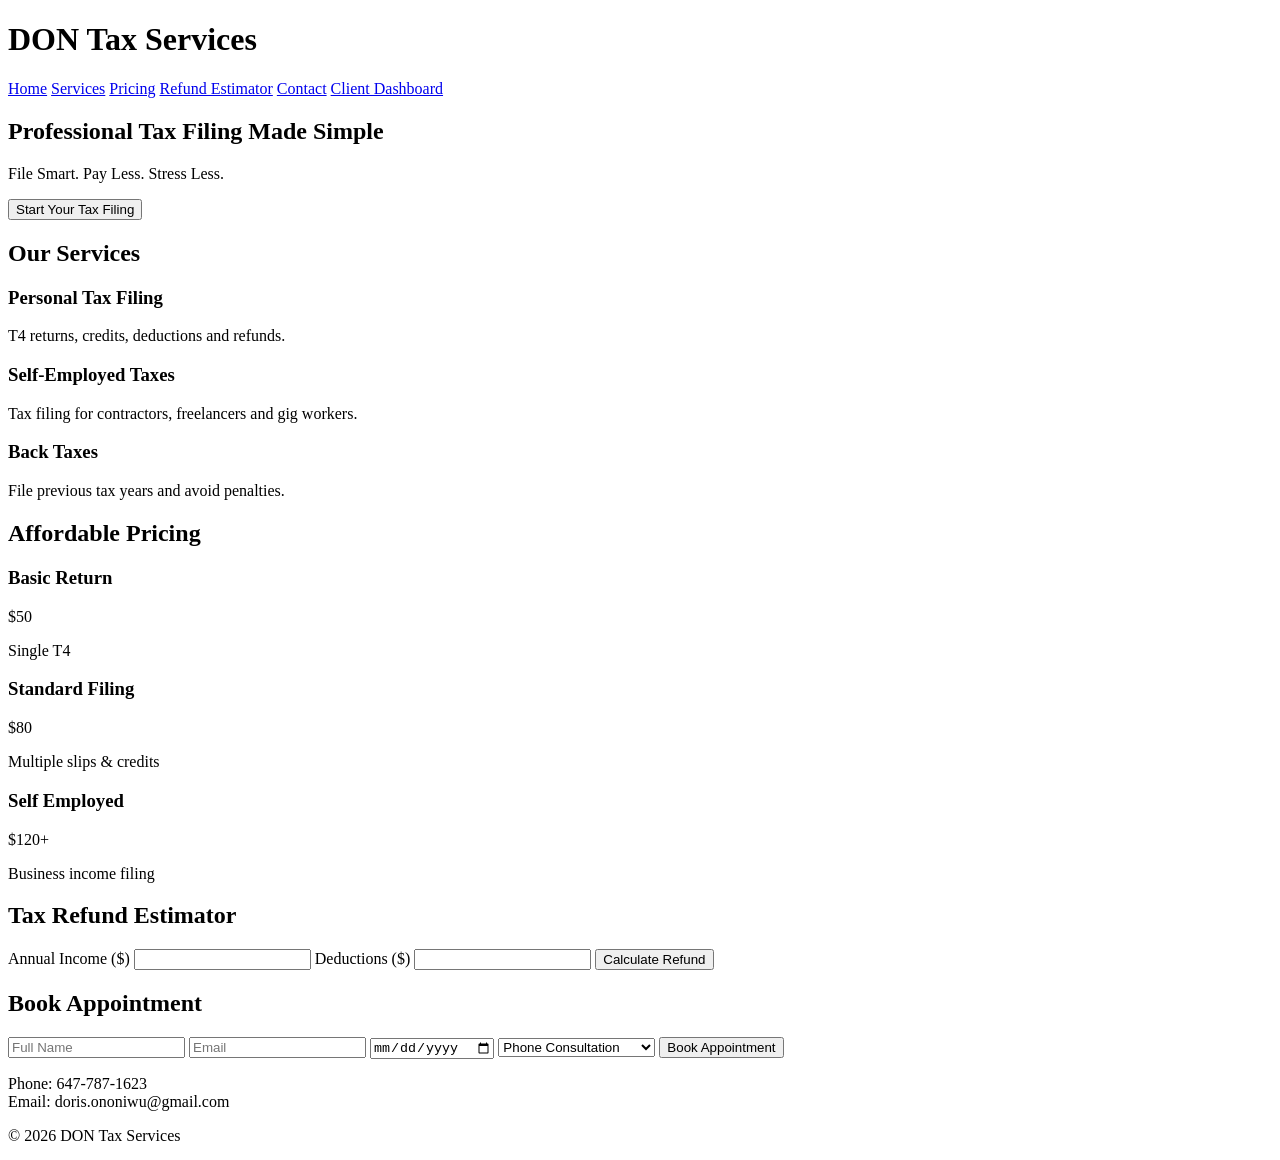
==== index.html @ 613c3084 "Create index.html" ====
<!DOCTYPE html>
<html lang="en">

<head>
<meta charset="UTF-8">
<title>DON Tax Services</title>
<link rel="stylesheet" href="style.css">
</head>

<body>

<header>
<h1>DON Tax Services</h1>

<nav>
<a href="#home">Home</a>
<a href="#services">Services</a>
<a href="#pricing">Pricing</a>
<a href="#calculator">Refund Estimator</a>
<a href="#contact">Contact</a>
<a href="dashboard.html">Client Dashboard</a>
</nav>

</header>

<section id="home" class="hero">

<h2>Professional Tax Filing Made Simple</h2>
<p>File Smart. Pay Less. Stress Less.</p>

<button onclick="scrollToContact()">Start Your Tax Filing</button>

</section>


<section id="services" class="services">

<h2>Our Services</h2>

<div class="card">
<h3>Personal Tax Filing</h3>
<p>T4 returns, credits, deductions and refunds.</p>
</div>

<div class="card">
<h3>Self-Employed Taxes</h3>
<p>Tax filing for contractors, freelancers and gig workers.</p>
</div>

<div class="card">
<h3>Back Taxes</h3>
<p>File previous tax years and avoid penalties.</p>
</div>

</section>


<section id="pricing" class="pricing">

<h2>Affordable Pricing</h2>

<div class="price-card">
<h3>Basic Return</h3>
<p class="price">$50</p>
<p>Single T4</p>
</div>

<div class="price-card">
<h3>Standard Filing</h3>
<p class="price">$80</p>
<p>Multiple slips & credits</p>
</div>

<div class="price-card">
<h3>Self Employed</h3>
<p class="price">$120+</p>
<p>Business income filing</p>
</div>

</section>


<section id="calculator" class="calculator">

<h2>Tax Refund Estimator</h2>

<div class="calc-box">

<label>Annual Income ($)</label>
<input type="number" id="income">

<label>Deductions ($)</label>
<input type="number" id="deductions">

<button onclick="estimateRefund()">Calculate Refund</button>

<h3 id="refundResult"></h3>

</div>

</section>


<section id="contact" class="contact">

<h2>Book Appointment</h2>

<form id="appointmentForm">

<input type="text" placeholder="Full Name" required>

<input type="email" placeholder="Email" required>

<input type="date" required>

<select>
<option>Phone Consultation</option>
<option>Tax Filing Appointment</option>
<option>Document Review</option>
</select>

<button type="submit">Book Appointment</button>

</form>

<p class="contactInfo">
Phone: 647-787-1623<br>
Email: doris.ononiwu@gmail.com
</p>

</section>


<footer>

<p>© 2026 DON Tax Services</p>

</footer>

<script src="script.js"></script>

</body>
</html>
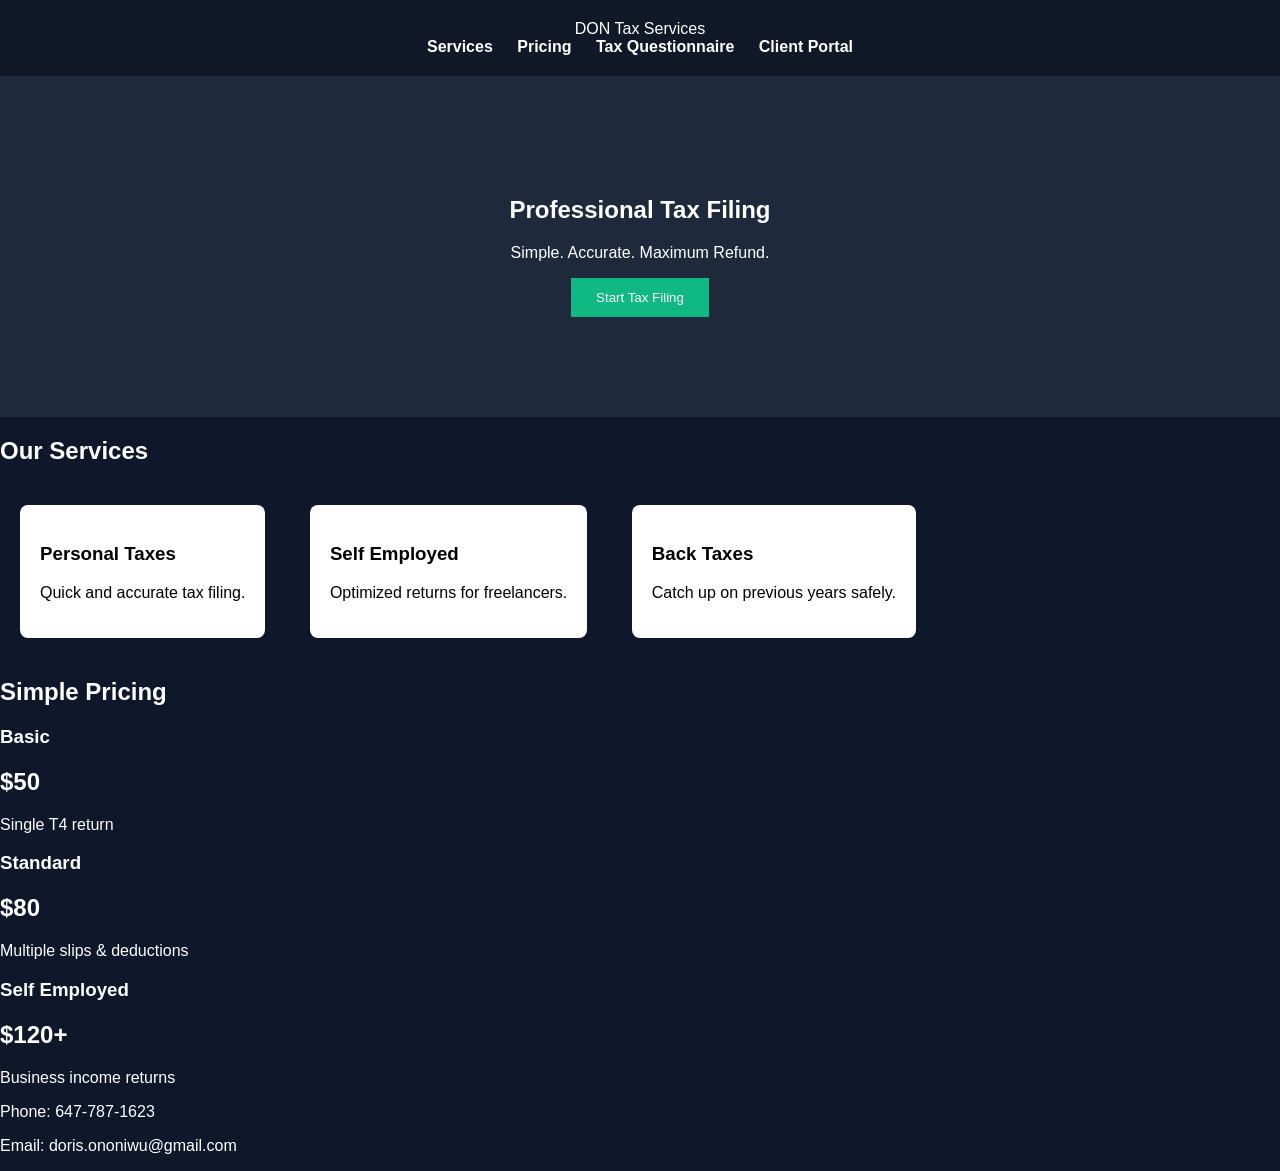
==== commit c3d2add3: "Update index.html" ====
--- a/index.html
+++ b/index.html
@@ -2,138 +2,117 @@
 <html lang="en">
 
 <head>
+
 <meta charset="UTF-8">
-<title>DON Tax Services</title>
+<meta name="viewport" content="width=device-width, initial-scale=1">
+
+<title>DON Tax Services | Professional Tax Filing</title>
+
+<meta name="description" content="Affordable professional tax filing. Personal taxes, self-employed taxes, and late returns.">
+
 <link rel="stylesheet" href="style.css">
+
 </head>
 
 <body>
 
 <header>
-<h1>DON Tax Services</h1>
+
+<div class="logo">DON Tax Services</div>
 
 <nav>
-<a href="#home">Home</a>
+
 <a href="#services">Services</a>
 <a href="#pricing">Pricing</a>
-<a href="#calculator">Refund Estimator</a>
-<a href="#contact">Contact</a>
-<a href="dashboard.html">Client Dashboard</a>
+<a href="questionnaire.html">Tax Questionnaire</a>
+<a href="portal.html">Client Portal</a>
+
 </nav>
 
 </header>
 
-<section id="home" class="hero">
+<section class="hero">
 
-<h2>Professional Tax Filing Made Simple</h2>
-<p>File Smart. Pay Less. Stress Less.</p>
+<h1>Professional Tax Filing</h1>
 
-<button onclick="scrollToContact()">Start Your Tax Filing</button>
+<p>Simple. Accurate. Maximum Refund.</p>
+
+<a href="questionnaire.html">
+<button class="primaryBtn">Start Tax Filing</button>
+</a>
 
 </section>
-
 
 <section id="services" class="services">
 
 <h2>Our Services</h2>
 
+<div class="grid">
+
 <div class="card">
-<h3>Personal Tax Filing</h3>
-<p>T4 returns, credits, deductions and refunds.</p>
+<h3>Personal Taxes</h3>
+<p>Quick and accurate tax filing.</p>
 </div>
 
 <div class="card">
-<h3>Self-Employed Taxes</h3>
-<p>Tax filing for contractors, freelancers and gig workers.</p>
+<h3>Self Employed</h3>
+<p>Optimized returns for freelancers.</p>
 </div>
 
 <div class="card">
 <h3>Back Taxes</h3>
-<p>File previous tax years and avoid penalties.</p>
+<p>Catch up on previous years safely.</p>
 </div>
-
-</section>
-
-
-<section id="pricing" class="pricing">
-
-<h2>Affordable Pricing</h2>
-
-<div class="price-card">
-<h3>Basic Return</h3>
-<p class="price">$50</p>
-<p>Single T4</p>
-</div>
-
-<div class="price-card">
-<h3>Standard Filing</h3>
-<p class="price">$80</p>
-<p>Multiple slips & credits</p>
-</div>
-
-<div class="price-card">
-<h3>Self Employed</h3>
-<p class="price">$120+</p>
-<p>Business income filing</p>
-</div>
-
-</section>
-
-
-<section id="calculator" class="calculator">
-
-<h2>Tax Refund Estimator</h2>
-
-<div class="calc-box">
-
-<label>Annual Income ($)</label>
-<input type="number" id="income">
-
-<label>Deductions ($)</label>
-<input type="number" id="deductions">
-
-<button onclick="estimateRefund()">Calculate Refund</button>
-
-<h3 id="refundResult"></h3>
 
 </div>
 
 </section>
 
+<section id="pricing" class="pricing">
 
-<section id="contact" class="contact">
+<h2>Simple Pricing</h2>
 
-<h2>Book Appointment</h2>
+<div class="grid">
 
-<form id="appointmentForm">
+<div class="priceCard">
 
-<input type="text" placeholder="Full Name" required>
+<h3>Basic</h3>
 
-<input type="email" placeholder="Email" required>
+<h2>$50</h2>
 
-<input type="date" required>
+<p>Single T4 return</p>
 
-<select>
-<option>Phone Consultation</option>
-<option>Tax Filing Appointment</option>
-<option>Document Review</option>
-</select>
+</div>
 
-<button type="submit">Book Appointment</button>
+<div class="priceCard highlight">
 
-</form>
+<h3>Standard</h3>
 
-<p class="contactInfo">
-Phone: 647-787-1623<br>
-Email: doris.ononiwu@gmail.com
-</p>
+<h2>$80</h2>
+
+<p>Multiple slips & deductions</p>
+
+</div>
+
+<div class="priceCard">
+
+<h3>Self Employed</h3>
+
+<h2>$120+</h2>
+
+<p>Business income returns</p>
+
+</div>
+
+</div>
 
 </section>
 
-
 <footer>
 
-<p>© 2026 DON Tax Services</p>
+<p>Phone: 647-787-1623</p>
+
+<p>Email: doris.ononiwu@gmail.com</p>
 
 </footer>
 
@@ -141,3 +120,4 @@
 
 </body>
 </html>
+
--- a/style.css
+++ b/style.css
@@ -0,0 +1,143 @@
+body{
+
+font-family:Arial;
+
+margin:0;
+
+background:#0f172a;
+
+color:white;
+
+}
+
+
+header{
+
+background:#111827;
+
+padding:20px;
+
+text-align:center;
+
+}
+
+
+nav a{
+
+margin:10px;
+
+color:white;
+
+text-decoration:none;
+
+font-weight:bold;
+
+}
+
+
+.hero{
+
+padding:100px;
+
+text-align:center;
+
+background:#1e293b;
+
+}
+
+
+button{
+
+background:#10b981;
+
+border:none;
+
+padding:12px 25px;
+
+color:white;
+
+cursor:pointer;
+
+}
+
+
+.card{
+
+background:white;
+
+color:black;
+
+padding:20px;
+
+margin:20px;
+
+display:inline-block;
+
+border-radius:8px;
+
+}
+
+
+.price{
+
+background:white;
+
+color:black;
+
+padding:20px;
+
+margin:20px;
+
+display:inline-block;
+
+border-radius:8px;
+
+}
+
+
+.dashboard-grid{
+
+display:grid;
+
+grid-template-columns:repeat(auto-fit,minmax(250px,1fr));
+
+gap:20px;
+
+padding:40px;
+
+}
+
+
+.panel{
+
+background:white;
+
+color:black;
+
+padding:20px;
+
+border-radius:10px;
+
+}
+
+
+.login-container{
+
+max-width:400px;
+
+margin:100px auto;
+
+text-align:center;
+
+}
+
+
+.login-container input{
+
+width:100%;
+
+padding:10px;
+
+margin-bottom:10px;
+
+}
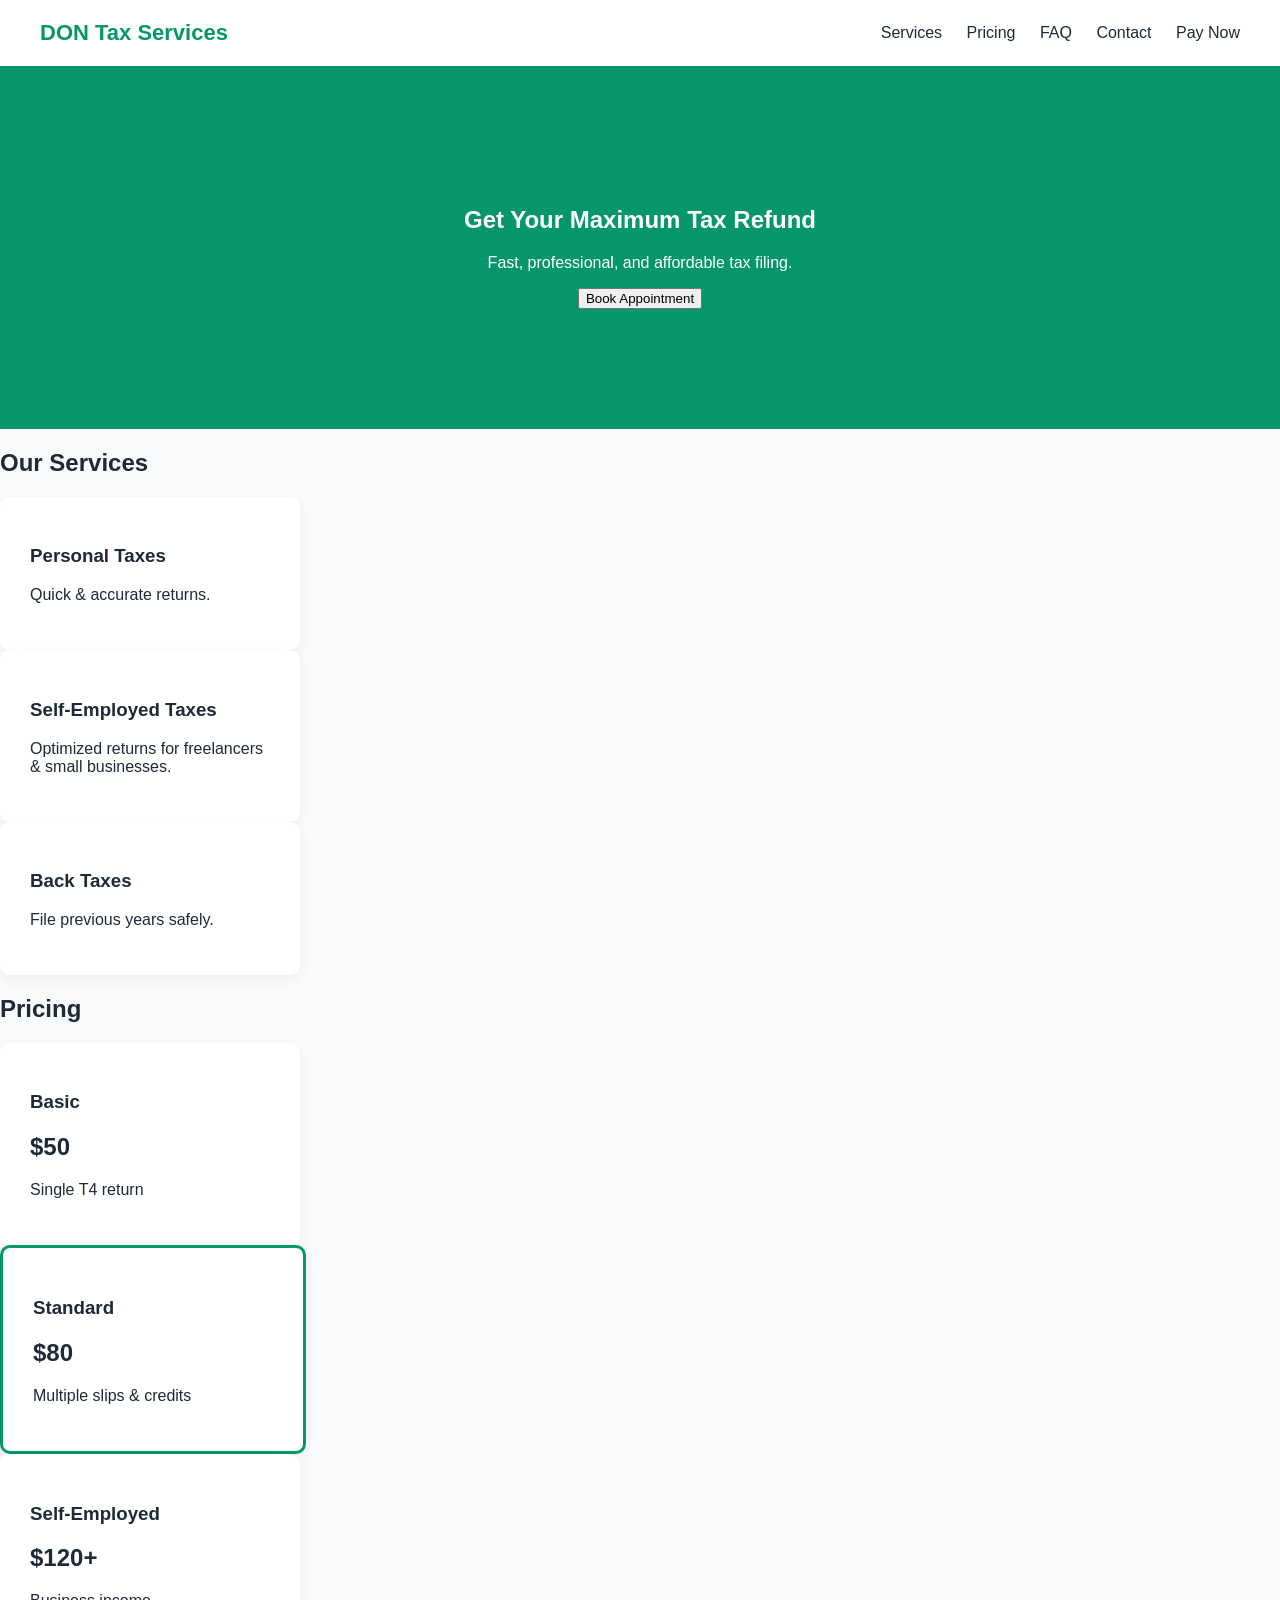
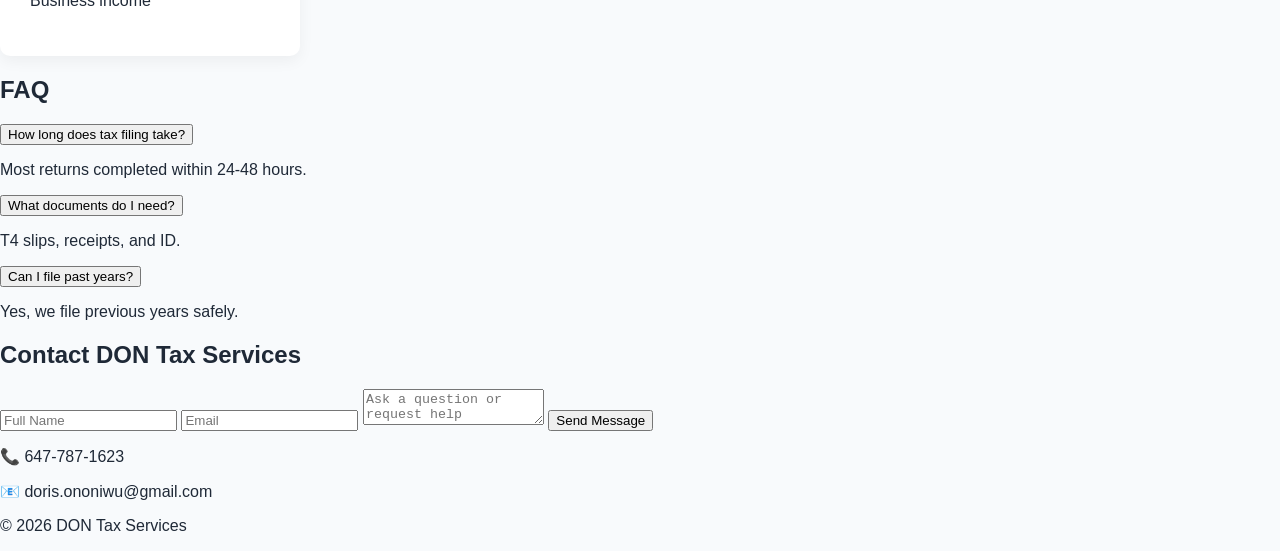
==== commit dd28d91e: "Update index.html" ====
--- a/index.html
+++ b/index.html
@@ -1,123 +1,83 @@
 <!DOCTYPE html>
 <html lang="en">
-
 <head>
-
 <meta charset="UTF-8">
-<meta name="viewport" content="width=device-width, initial-scale=1">
-
-<title>DON Tax Services | Professional Tax Filing</title>
-
-<meta name="description" content="Affordable professional tax filing. Personal taxes, self-employed taxes, and late returns.">
-
+<meta name="viewport" content="width=device-width, initial-scale=1.0">
+<title>DON Tax Services</title>
 <link rel="stylesheet" href="style.css">
-
 </head>
-
 <body>
 
 <header>
-
 <div class="logo">DON Tax Services</div>
-
 <nav>
-
 <a href="#services">Services</a>
 <a href="#pricing">Pricing</a>
-<a href="questionnaire.html">Tax Questionnaire</a>
-<a href="portal.html">Client Portal</a>
-
+<a href="#faq">FAQ</a>
+<a href="#contact">Contact</a>
+<a class="payBtn" href="payment.html">Pay Now</a>
 </nav>
-
 </header>
 
 <section class="hero">
-
-<h1>Professional Tax Filing</h1>
-
-<p>Simple. Accurate. Maximum Refund.</p>
-
-<a href="questionnaire.html">
-<button class="primaryBtn">Start Tax Filing</button>
-</a>
-
+<h1>Get Your Maximum Tax Refund</h1>
+<p>Fast, professional, and affordable tax filing.</p>
+<button onclick="scrollToSection('contact')">Book Appointment</button>
 </section>
 
 <section id="services" class="services">
-
 <h2>Our Services</h2>
-
-<div class="grid">
-
-<div class="card">
-<h3>Personal Taxes</h3>
-<p>Quick and accurate tax filing.</p>
+<div class="cards">
+<div class="card"><h3>Personal Taxes</h3><p>Quick & accurate returns.</p></div>
+<div class="card"><h3>Self-Employed Taxes</h3><p>Optimized returns for freelancers & small businesses.</p></div>
+<div class="card"><h3>Back Taxes</h3><p>File previous years safely.</p></div>
 </div>
-
-<div class="card">
-<h3>Self Employed</h3>
-<p>Optimized returns for freelancers.</p>
-</div>
-
-<div class="card">
-<h3>Back Taxes</h3>
-<p>Catch up on previous years safely.</p>
-</div>
-
-</div>
-
 </section>
 
 <section id="pricing" class="pricing">
+<h2>Pricing</h2>
+<div class="cards">
+<div class="card"><h3>Basic</h3><h2>$50</h2><p>Single T4 return</p></div>
+<div class="card highlight"><h3>Standard</h3><h2>$80</h2><p>Multiple slips & credits</p></div>
+<div class="card"><h3>Self-Employed</h3><h2>$120+</h2><p>Business income</p></div>
+</div>
+</section>
 
-<h2>Simple Pricing</h2>
+<section id="faq" class="faq">
+<h2>FAQ</h2>
+<div class="faqItem">
+<button onclick="toggleFaq(this)">How long does tax filing take?</button>
+<p class="faqAnswer">Most returns completed within 24-48 hours.</p>
+</div>
+<div class="faqItem">
+<button onclick="toggleFaq(this)">What documents do I need?</button>
+<p class="faqAnswer">T4 slips, receipts, and ID.</p>
+</div>
+<div class="faqItem">
+<button onclick="toggleFaq(this)">Can I file past years?</button>
+<p class="faqAnswer">Yes, we file previous years safely.</p>
+</div>
+</section>
 
-<div class="grid">
-
-<div class="priceCard">
-
-<h3>Basic</h3>
-
-<h2>$50</h2>
-
-<p>Single T4 return</p>
-
+<section id="contact" class="contact">
+<h2>Contact DON Tax Services</h2>
+<form id="contactForm">
+<input type="text" placeholder="Full Name" required>
+<input type="email" placeholder="Email" required>
+<textarea placeholder="Ask a question or request help"></textarea>
+<button type="submit">Send Message</button>
+</form>
+<div class="contactInfo">
+<p>📞 647-787-1623</p>
+<p>📧 doris.ononiwu@gmail.com</p>
 </div>
-
-<div class="priceCard highlight">
-
-<h3>Standard</h3>
-
-<h2>$80</h2>
-
-<p>Multiple slips & deductions</p>
-
-</div>
-
-<div class="priceCard">
-
-<h3>Self Employed</h3>
-
-<h2>$120+</h2>
-
-<p>Business income returns</p>
-
-</div>
-
-</div>
-
 </section>
 
 <footer>
-
-<p>Phone: 647-787-1623</p>
-
-<p>Email: doris.ononiwu@gmail.com</p>
-
+<p>© 2026 DON Tax Services</p>
 </footer>
-
 <script src="script.js"></script>
-
 </body>
 </html>
 
+
--- a/style.css
+++ b/style.css
@@ -1,143 +1,106 @@
 body{
 
 font-family:Arial;
+margin:0;
+background:#f8fafc;
+color:#1f2937;
 
-margin:0;
+}
 
-background:#0f172a;
+header{
 
+display:flex;
+justify-content:space-between;
+align-items:center;
+padding:20px 40px;
+background:white;
+box-shadow:0 3px 10px rgba(0,0,0,0.05);
+
+}
+
+.logo{
+
+font-size:22px;
+font-weight:bold;
+color:#059669;
+
+}
+
+nav a{
+
+margin-left:20px;
+text-decoration:none;
+color:#1f2937;
+
+}
+
+.hero{
+
+text-align:center;
+padding:120px;
+background:#059669;
 color:white;
 
 }
 
+.primaryBtn{
 
-header{
+padding:14px 28px;
+font-size:18px;
+background:white;
+color:#059669;
+border:none;
+cursor:pointer;
 
-background:#111827;
+}
 
-padding:20px;
+.grid{
 
+display:flex;
+gap:30px;
+justify-content:center;
+flex-wrap:wrap;
+
+}
+
+.card,.priceCard{
+
+background:white;
+padding:30px;
+border-radius:10px;
+width:240px;
+box-shadow:0 5px 15px rgba(0,0,0,0.05);
+
+}
+
+.highlight{
+
+border:3px solid #059669;
+
+}
+
+.loginBox{
+
+max-width:400px;
+margin:100px auto;
 text-align:center;
 
 }
 
-
-nav a{
-
-margin:10px;
-
-color:white;
-
-text-decoration:none;
-
-font-weight:bold;
-
-}
-
-
-.hero{
-
-padding:100px;
-
-text-align:center;
-
-background:#1e293b;
-
-}
-
-
-button{
-
-background:#10b981;
-
-border:none;
-
-padding:12px 25px;
-
-color:white;
-
-cursor:pointer;
-
-}
-
-
-.card{
-
-background:white;
-
-color:black;
-
-padding:20px;
-
-margin:20px;
-
-display:inline-block;
-
-border-radius:8px;
-
-}
-
-
-.price{
-
-background:white;
-
-color:black;
-
-padding:20px;
-
-margin:20px;
-
-display:inline-block;
-
-border-radius:8px;
-
-}
-
-
-.dashboard-grid{
+.dashboard{
 
 display:grid;
-
 grid-template-columns:repeat(auto-fit,minmax(250px,1fr));
-
 gap:20px;
-
 padding:40px;
 
 }
 
-
 .panel{
 
 background:white;
-
-color:black;
-
-padding:20px;
-
+padding:25px;
 border-radius:10px;
 
 }
 
-
-.login-container{
-
-max-width:400px;
-
-margin:100px auto;
-
-text-align:center;
-
-}
-
-
-.login-container input{
-
-width:100%;
-
-padding:10px;
-
-margin-bottom:10px;
-
-}
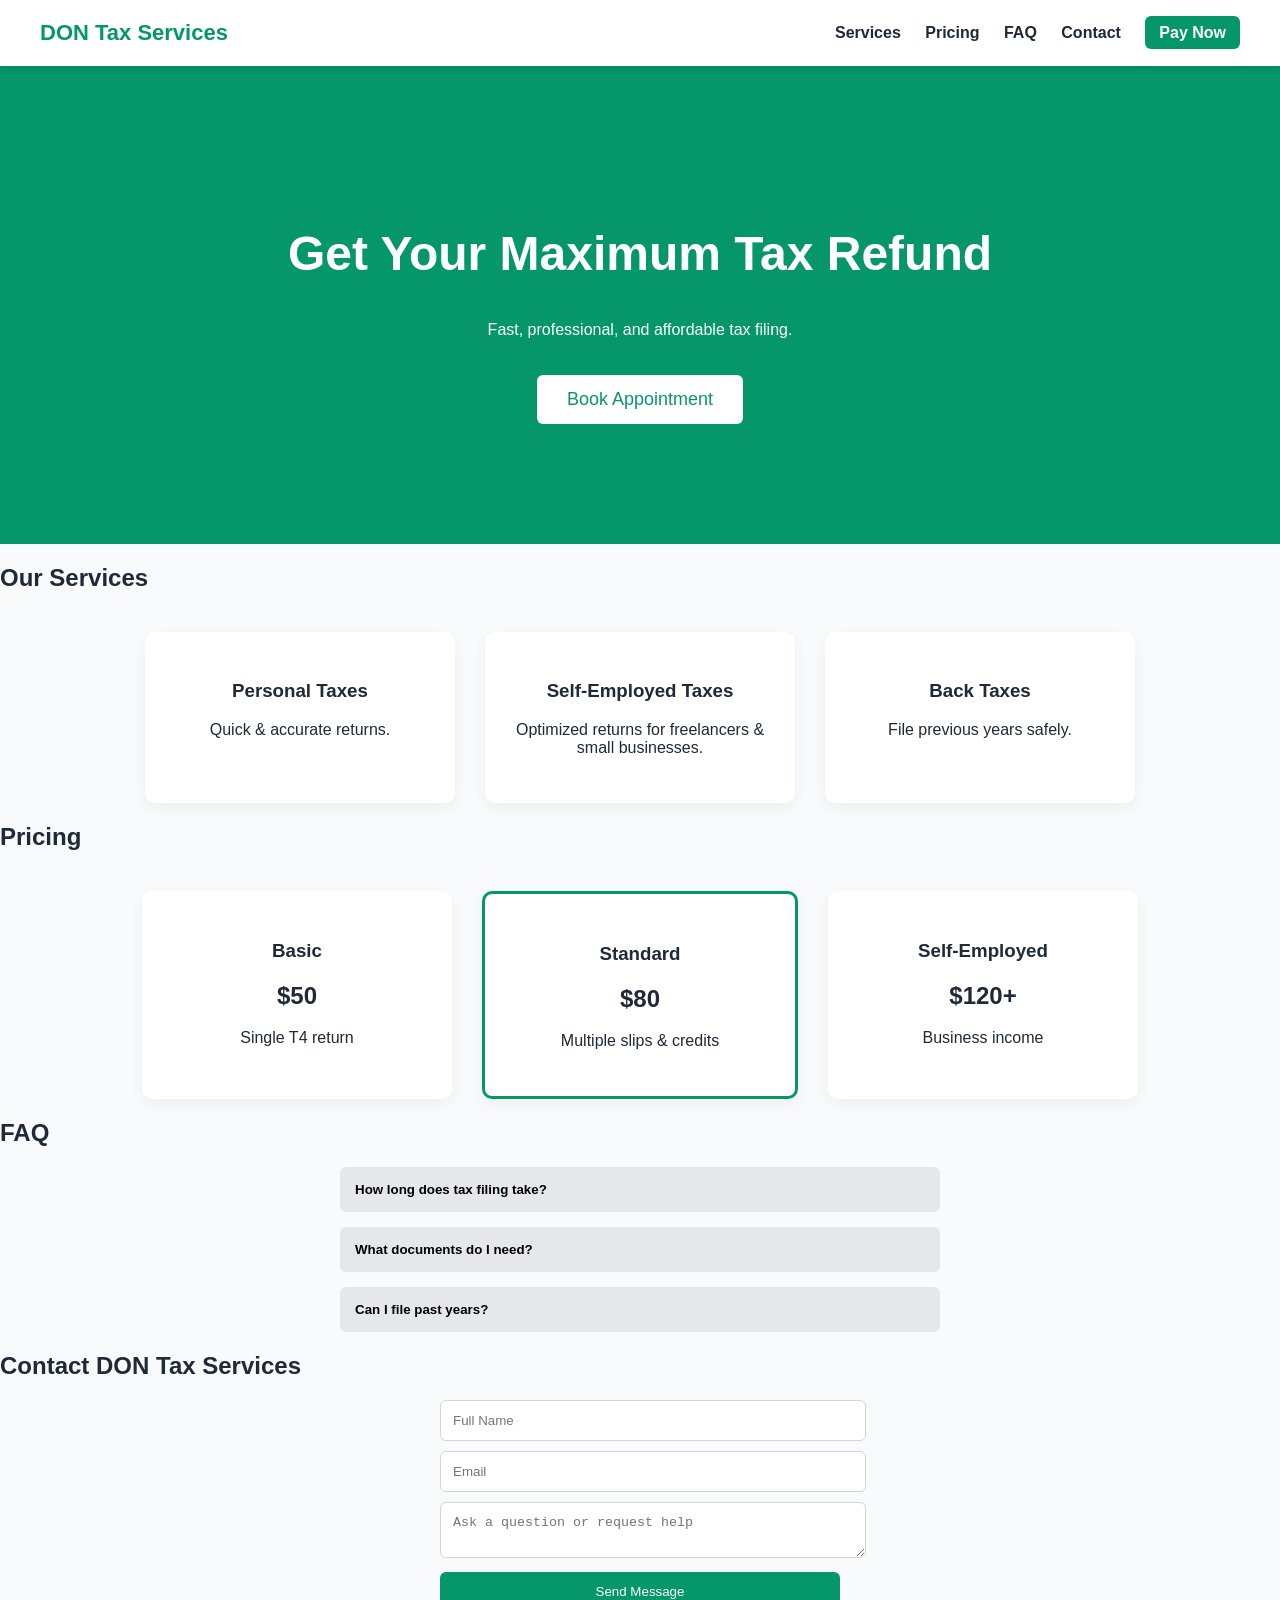
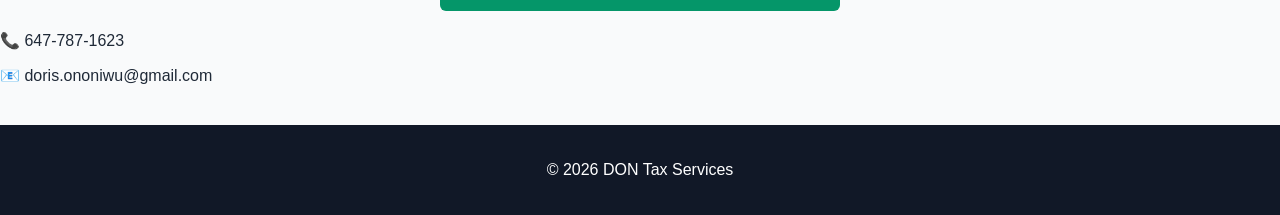
==== commit 6bc24118: "Update index.html" ====
--- a/index.html
+++ b/index.html
@@ -79,5 +79,3 @@
 <script src="script.js"></script>
 </body>
 </html>
-
-
--- a/style.css
+++ b/style.css
@@ -1,106 +1,19 @@
-body{
+body{margin:0;font-family:Arial,sans-serif;background:#f9fafb;color:#1f2937;}
+header{display:flex;justify-content:space-between;align-items:center;padding:20px 40px;background:white;box-shadow:0 2px 10px rgba(0,0,0,0.1);position:sticky;top:0;z-index:100;}
+.logo{font-size:22px;font-weight:bold;color:#059669;}
+nav a{margin-left:20px;text-decoration:none;color:#1f2937;font-weight:600;}
+.payBtn{background:#059669;color:white;padding:8px 14px;border-radius:6px;}
+.hero{text-align:center;padding:120px 20px;background:#059669;color:white;}
+.hero h1{font-size:48px;}
+.hero button{margin-top:20px;padding:14px 30px;font-size:18px;border:none;background:white;color:#059669;cursor:pointer;border-radius:6px;}
+.cards{display:flex;justify-content:center;gap:30px;flex-wrap:wrap;margin-top:40px;}
+.card{background:white;padding:30px;width:250px;border-radius:10px;box-shadow:0 5px 15px rgba(0,0,0,0.05);text-align:center;}
+.highlight{border:3px solid #059669;}
+.faqItem{max-width:600px;margin:auto;margin-bottom:15px;}
+.faqItem button{width:100%;padding:15px;background:#e5e7eb;border:none;cursor:pointer;text-align:left;font-weight:bold;border-radius:6px;}
+.faqAnswer{display:none;padding:15px;background:white;border-radius:6px;margin-top:5px;}
+.contact form{max-width:400px;margin:auto;margin-bottom:20px;}
+.contact input,.contact textarea{width:100%;padding:12px;margin-bottom:10px;border-radius:6px;border:1px solid #d1d5db;}
+.contact button{padding:12px 25px;background:#059669;color:white;border:none;cursor:pointer;border-radius:6px;width:100%;}
+footer{text-align:center;padding:20px;background:#111827;color:white;margin-top:40px;}
 
-font-family:Arial;
-margin:0;
-background:#f8fafc;
-color:#1f2937;
-
-}
-
-header{
-
-display:flex;
-justify-content:space-between;
-align-items:center;
-padding:20px 40px;
-background:white;
-box-shadow:0 3px 10px rgba(0,0,0,0.05);
-
-}
-
-.logo{
-
-font-size:22px;
-font-weight:bold;
-color:#059669;
-
-}
-
-nav a{
-
-margin-left:20px;
-text-decoration:none;
-color:#1f2937;
-
-}
-
-.hero{
-
-text-align:center;
-padding:120px;
-background:#059669;
-color:white;
-
-}
-
-.primaryBtn{
-
-padding:14px 28px;
-font-size:18px;
-background:white;
-color:#059669;
-border:none;
-cursor:pointer;
-
-}
-
-.grid{
-
-display:flex;
-gap:30px;
-justify-content:center;
-flex-wrap:wrap;
-
-}
-
-.card,.priceCard{
-
-background:white;
-padding:30px;
-border-radius:10px;
-width:240px;
-box-shadow:0 5px 15px rgba(0,0,0,0.05);
-
-}
-
-.highlight{
-
-border:3px solid #059669;
-
-}
-
-.loginBox{
-
-max-width:400px;
-margin:100px auto;
-text-align:center;
-
-}
-
-.dashboard{
-
-display:grid;
-grid-template-columns:repeat(auto-fit,minmax(250px,1fr));
-gap:20px;
-padding:40px;
-
-}
-
-.panel{
-
-background:white;
-padding:25px;
-border-radius:10px;
-
-}
-
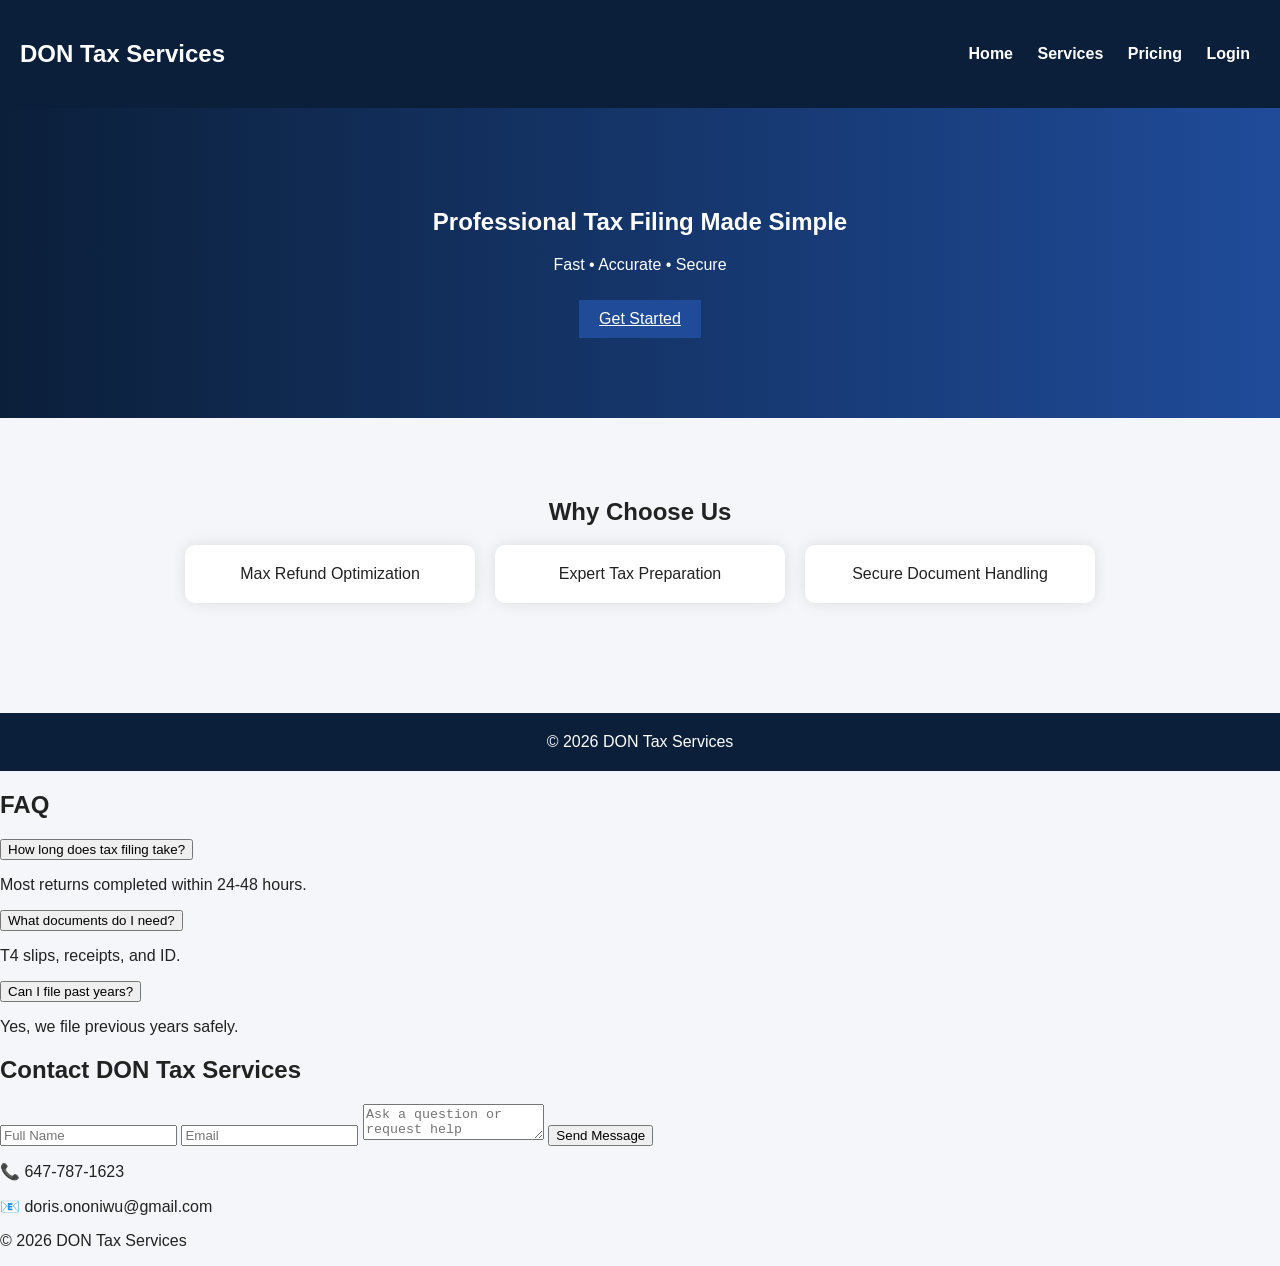
==== commit ef333910: "Update index.html" ====
--- a/index.html
+++ b/index.html
@@ -1,47 +1,40 @@
 <!DOCTYPE html>
-<html lang="en">
-<head>
-<meta charset="UTF-8">
-<meta name="viewport" content="width=device-width, initial-scale=1.0">
-<title>DON Tax Services</title>
-<link rel="stylesheet" href="style.css">
+<!DOCTYPE html>
+  <title>DON Tax Services</title>
+  <link rel="stylesheet" href="style.css">
 </head>
+
 <body>
 
 <header>
-<div class="logo">DON Tax Services</div>
-<nav>
-<a href="#services">Services</a>
-<a href="#pricing">Pricing</a>
-<a href="#faq">FAQ</a>
-<a href="#contact">Contact</a>
-<a class="payBtn" href="payment.html">Pay Now</a>
-</nav>
+  <h2>DON Tax Services</h2>
+  <nav>
+    <a href="index.html">Home</a>
+    <a href="services.html">Services</a>
+    <a href="pricing.html">Pricing</a>
+    <a href="login.html">Login</a>
+  </nav>
 </header>
 
 <section class="hero">
-<h1>Get Your Maximum Tax Refund</h1>
-<p>Fast, professional, and affordable tax filing.</p>
-<button onclick="scrollToSection('contact')">Book Appointment</button>
+  <h1>Professional Tax Filing Made Simple</h1>
+  <p>Fast • Accurate • Secure</p>
+  <a class="btn" href="register.html">Get Started</a>
 </section>
 
-<section id="services" class="services">
-<h2>Our Services</h2>
-<div class="cards">
-<div class="card"><h3>Personal Taxes</h3><p>Quick & accurate returns.</p></div>
-<div class="card"><h3>Self-Employed Taxes</h3><p>Optimized returns for freelancers & small businesses.</p></div>
-<div class="card"><h3>Back Taxes</h3><p>File previous years safely.</p></div>
-</div>
+<section class="section">
+  <h2>Why Choose Us</h2>
+  <div class="card-container">
+    <div class="card">Max Refund Optimization</div>
+    <div class="card">Expert Tax Preparation</div>
+    <div class="card">Secure Document Handling</div>
+  </div>
 </section>
 
-<section id="pricing" class="pricing">
-<h2>Pricing</h2>
-<div class="cards">
-<div class="card"><h3>Basic</h3><h2>$50</h2><p>Single T4 return</p></div>
-<div class="card highlight"><h3>Standard</h3><h2>$80</h2><p>Multiple slips & credits</p></div>
-<div class="card"><h3>Self-Employed</h3><h2>$120+</h2><p>Business income</p></div>
+<div class="footer">
+  © 2026 DON Tax Services
 </div>
-</section>
+
 
 <section id="faq" class="faq">
 <h2>FAQ</h2>
--- a/style.css
+++ b/style.css
@@ -1,19 +1,72 @@
-body{margin:0;font-family:Arial,sans-serif;background:#f9fafb;color:#1f2937;}
-header{display:flex;justify-content:space-between;align-items:center;padding:20px 40px;background:white;box-shadow:0 2px 10px rgba(0,0,0,0.1);position:sticky;top:0;z-index:100;}
-.logo{font-size:22px;font-weight:bold;color:#059669;}
-nav a{margin-left:20px;text-decoration:none;color:#1f2937;font-weight:600;}
-.payBtn{background:#059669;color:white;padding:8px 14px;border-radius:6px;}
-.hero{text-align:center;padding:120px 20px;background:#059669;color:white;}
-.hero h1{font-size:48px;}
-.hero button{margin-top:20px;padding:14px 30px;font-size:18px;border:none;background:white;color:#059669;cursor:pointer;border-radius:6px;}
-.cards{display:flex;justify-content:center;gap:30px;flex-wrap:wrap;margin-top:40px;}
-.card{background:white;padding:30px;width:250px;border-radius:10px;box-shadow:0 5px 15px rgba(0,0,0,0.05);text-align:center;}
-.highlight{border:3px solid #059669;}
-.faqItem{max-width:600px;margin:auto;margin-bottom:15px;}
-.faqItem button{width:100%;padding:15px;background:#e5e7eb;border:none;cursor:pointer;text-align:left;font-weight:bold;border-radius:6px;}
-.faqAnswer{display:none;padding:15px;background:white;border-radius:6px;margin-top:5px;}
-.contact form{max-width:400px;margin:auto;margin-bottom:20px;}
-.contact input,.contact textarea{width:100%;padding:12px;margin-bottom:10px;border-radius:6px;border:1px solid #d1d5db;}
-.contact button{padding:12px 25px;background:#059669;color:white;border:none;cursor:pointer;border-radius:6px;width:100%;}
-footer{text-align:center;padding:20px;background:#111827;color:white;margin-top:40px;}
+body {
+  margin: 0;
+  font-family: Arial, sans-serif;
+  background: #f4f6f9;
+  color: #222;
+}
 
+header {
+  background: #0b1f3a;
+  color: white;
+  padding: 20px;
+  display: flex;
+  justify-content: space-between;
+  align-items: center;
+}
+
+nav a {
+  color: white;
+  margin: 0 10px;
+  text-decoration: none;
+  font-weight: bold;
+}
+
+.hero {
+  padding: 80px;
+  text-align: center;
+  background: linear-gradient(to right, #0b1f3a, #1f4b99);
+  color: white;
+}
+
+.section {
+  padding: 60px;
+  text-align: center;
+}
+
+.card-container {
+  display: flex;
+  justify-content: center;
+  gap: 20px;
+  flex-wrap: wrap;
+}
+
+.card {
+  background: white;
+  padding: 20px;
+  width: 250px;
+  border-radius: 10px;
+  box-shadow: 0px 0px 15px rgba(0,0,0,0.1);
+}
+
+.btn {
+  padding: 10px 20px;
+  background: #1f4b99;
+  color: white;
+  border: none;
+  cursor: pointer;
+  margin-top: 10px;
+  display: inline-block;
+}
+
+.footer {
+  background: #0b1f3a;
+  color: white;
+  text-align: center;
+  padding: 20px;
+  margin-top: 50px;
+}
+padding:20px;
+border-radius:10px;
+width:200px;
+text-align:center;
+}
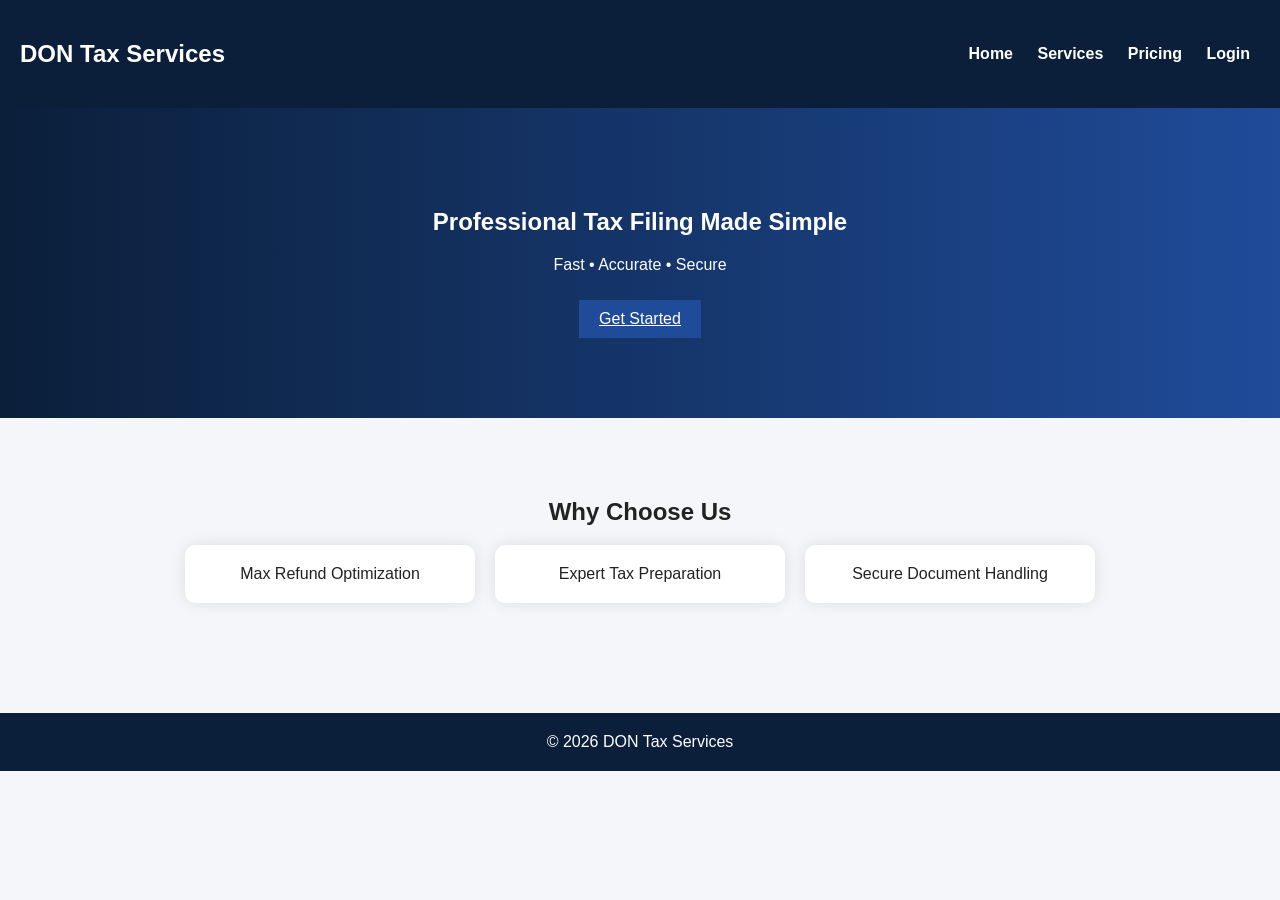
==== commit a1c428ab: "Update index.html" ====
--- a/index.html
+++ b/index.html
@@ -1,5 +1,6 @@
 <!DOCTYPE html>
-<!DOCTYPE html>
+<html>
+<head>
   <title>DON Tax Services</title>
   <link rel="stylesheet" href="style.css">
 </head>
@@ -35,40 +36,5 @@
   © 2026 DON Tax Services
 </div>
 
-
-<section id="faq" class="faq">
-<h2>FAQ</h2>
-<div class="faqItem">
-<button onclick="toggleFaq(this)">How long does tax filing take?</button>
-<p class="faqAnswer">Most returns completed within 24-48 hours.</p>
-</div>
-<div class="faqItem">
-<button onclick="toggleFaq(this)">What documents do I need?</button>
-<p class="faqAnswer">T4 slips, receipts, and ID.</p>
-</div>
-<div class="faqItem">
-<button onclick="toggleFaq(this)">Can I file past years?</button>
-<p class="faqAnswer">Yes, we file previous years safely.</p>
-</div>
-</section>
-
-<section id="contact" class="contact">
-<h2>Contact DON Tax Services</h2>
-<form id="contactForm">
-<input type="text" placeholder="Full Name" required>
-<input type="email" placeholder="Email" required>
-<textarea placeholder="Ask a question or request help"></textarea>
-<button type="submit">Send Message</button>
-</form>
-<div class="contactInfo">
-<p>📞 647-787-1623</p>
-<p>📧 doris.ononiwu@gmail.com</p>
-</div>
-</section>
-
-<footer>
-<p>© 2026 DON Tax Services</p>
-</footer>
-<script src="script.js"></script>
 </body>
 </html>
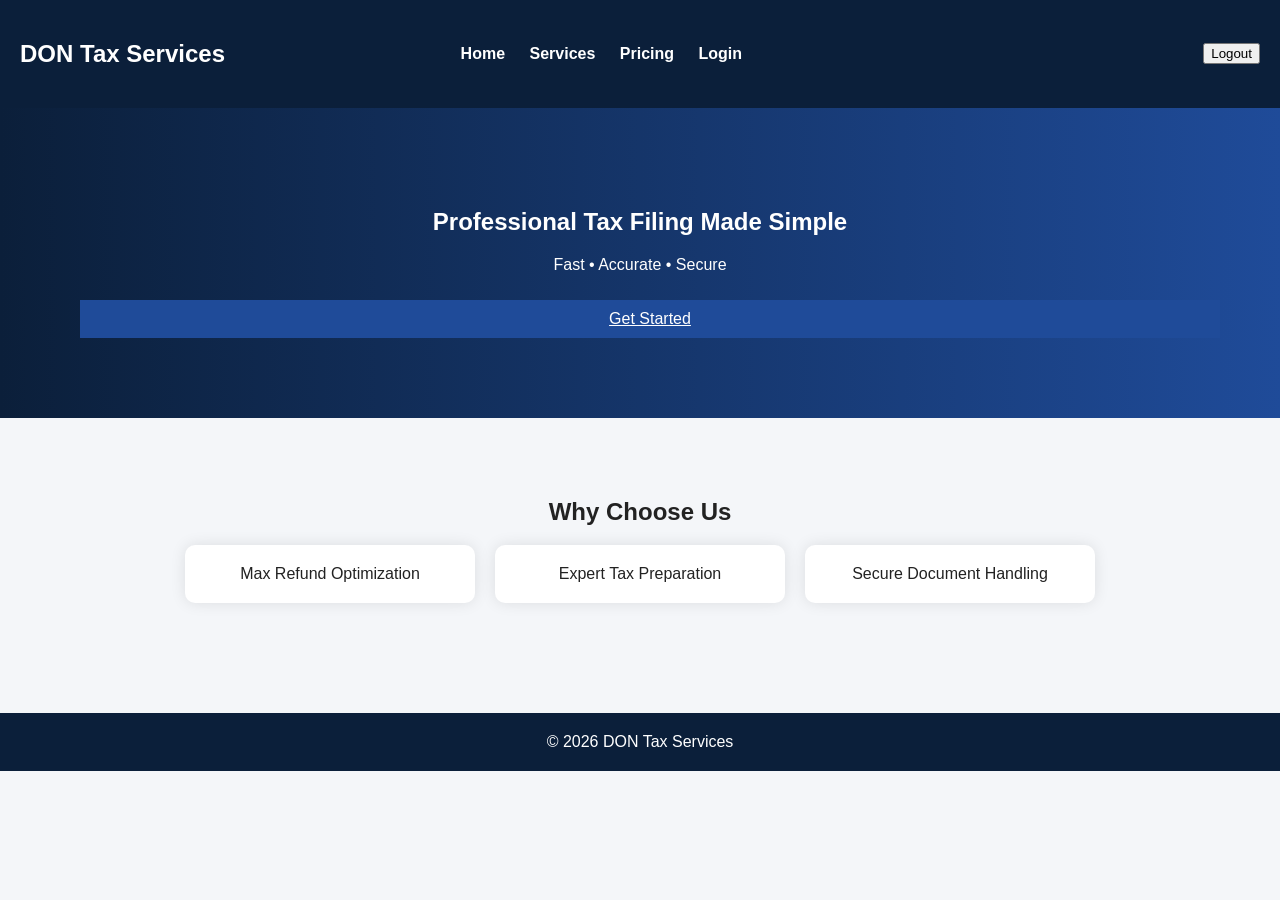
==== commit 377f5eef: "Update index.html" ====
--- a/index.html
+++ b/index.html
@@ -15,6 +15,8 @@
     <a href="pricing.html">Pricing</a>
     <a href="login.html">Login</a>
   </nav>
+  <span id="userEmail"></span>
+<button onclick="logoutUser()">Logout</button>
 </header>
 
 <section class="hero">
--- a/style.css
+++ b/style.css
@@ -70,3 +70,32 @@
 width:200px;
 text-align:center;
 }
+.box {
+  width: 320px;
+  margin: 100px auto;
+  padding: 20px;
+  background: white;
+  box-shadow: 0px 0px 10px #ccc;
+  text-align: center;
+  border-radius: 10px;
+}
+
+.input {
+  width: 90%;
+  padding: 10px;
+  margin: 10px 0;
+}
+
+.btn {
+  width: 100%;
+  padding: 10px;
+  background: #1f4b99;
+  color: white;
+  border: none;
+  cursor: pointer;
+  margin-top: 10px;
+}
+
+.btn:hover {
+  background: #163a73;
+}
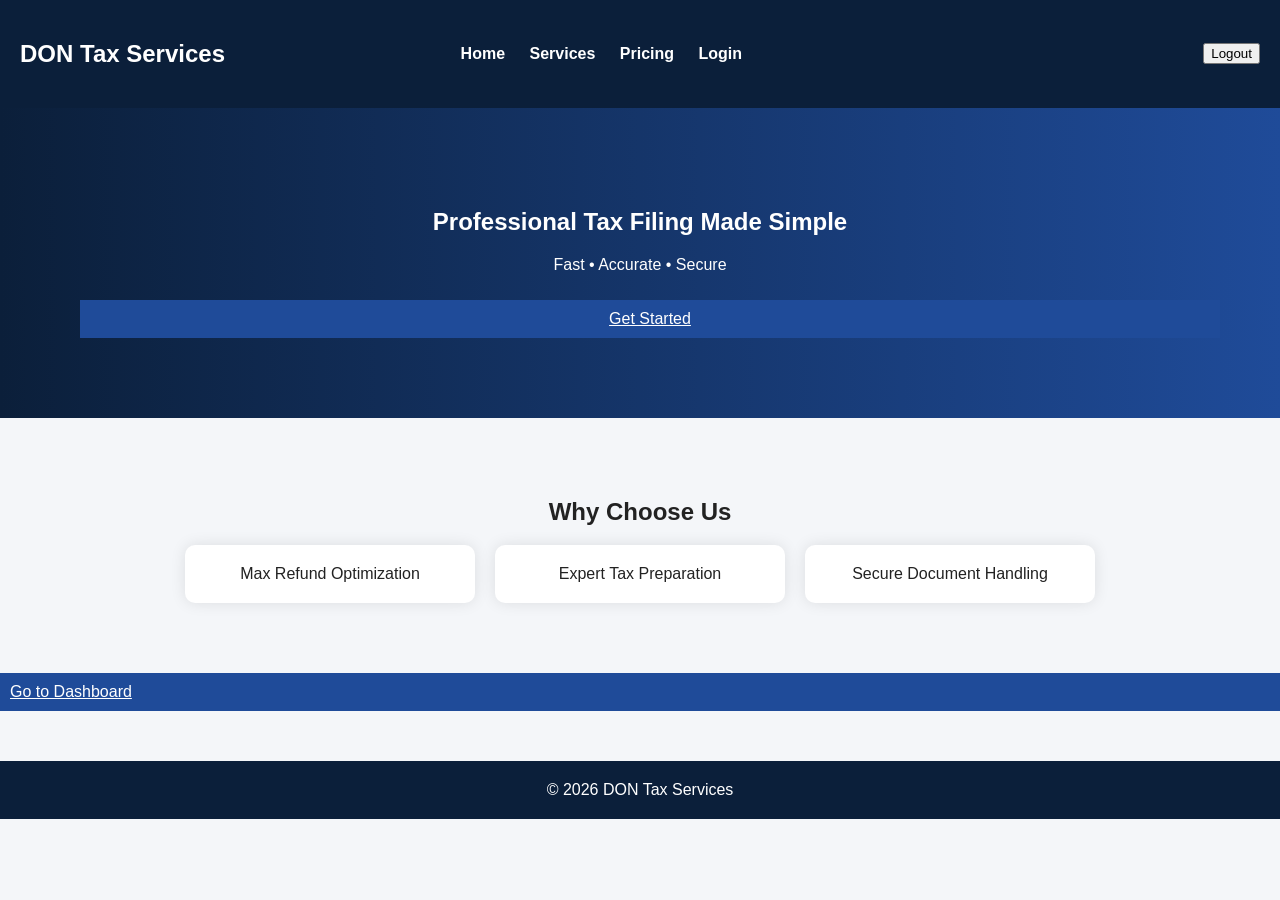
==== commit c65a959b: "Update index.html" ====
--- a/index.html
+++ b/index.html
@@ -33,7 +33,7 @@
     <div class="card">Secure Document Handling</div>
   </div>
 </section>
-
+<a class="btn" href="dashboard.html">Go to Dashboard</a>
 <div class="footer">
   © 2026 DON Tax Services
 </div>
--- a/style.css
+++ b/style.css
@@ -99,3 +99,108 @@
 .btn:hover {
   background: #163a73;
 }
+
+.pricing-modern{
+text-align:center;
+padding:80px;
+background:#0f172a;
+color:white;
+}
+
+.pricing-container{
+display:flex;
+justify-content:center;
+gap:30px;
+flex-wrap:wrap;
+}
+
+.price-card{
+background:#1e293b;
+padding:30px;
+border-radius:15px;
+width:250px;
+transition:0.3s;
+}
+
+.price-card:hover{
+transform:scale(1.05);
+}
+
+.price-card h2{
+font-size:24px;
+}
+
+.price-card p{
+font-size:30px;
+color:#10b981;
+}
+
+.price-card button{
+margin-top:15px;
+background:#10b981;
+border:none;
+padding:10px;
+color:white;
+cursor:pointer;
+border-radius:5px;
+}
+
+.highlight{
+border:2px solid #10b981;
+}
+.services-modern{
+padding:80px;
+text-align:center;
+background:#f4f6f9;
+}
+
+.service-grid{
+display:flex;
+justify-content:center;
+gap:20px;
+flex-wrap:wrap;
+}
+
+.service-card{
+background:white;
+padding:25px;
+width:250px;
+border-radius:10px;
+box-shadow:0px 5px 15px rgba(0,0,0,0.1);
+transition:0.3s;
+}
+
+.service-card:hover{
+transform:translateY(-10px);
+}
+.dashboard{
+padding:60px;
+text-align:center;
+background:#0f172a;
+color:white;
+min-height:100vh;
+}
+
+.dashboard-card{
+background:#1e293b;
+margin:20px auto;
+padding:20px;
+border-radius:10px;
+width:300px;
+}
+
+.dashboard button{
+display:block;
+margin:10px auto;
+padding:10px;
+width:80%;
+background:#10b981;
+border:none;
+color:white;
+cursor:pointer;
+border-radius:5px;
+}
+
+.dashboard button:hover{
+background:#059669;
+}
